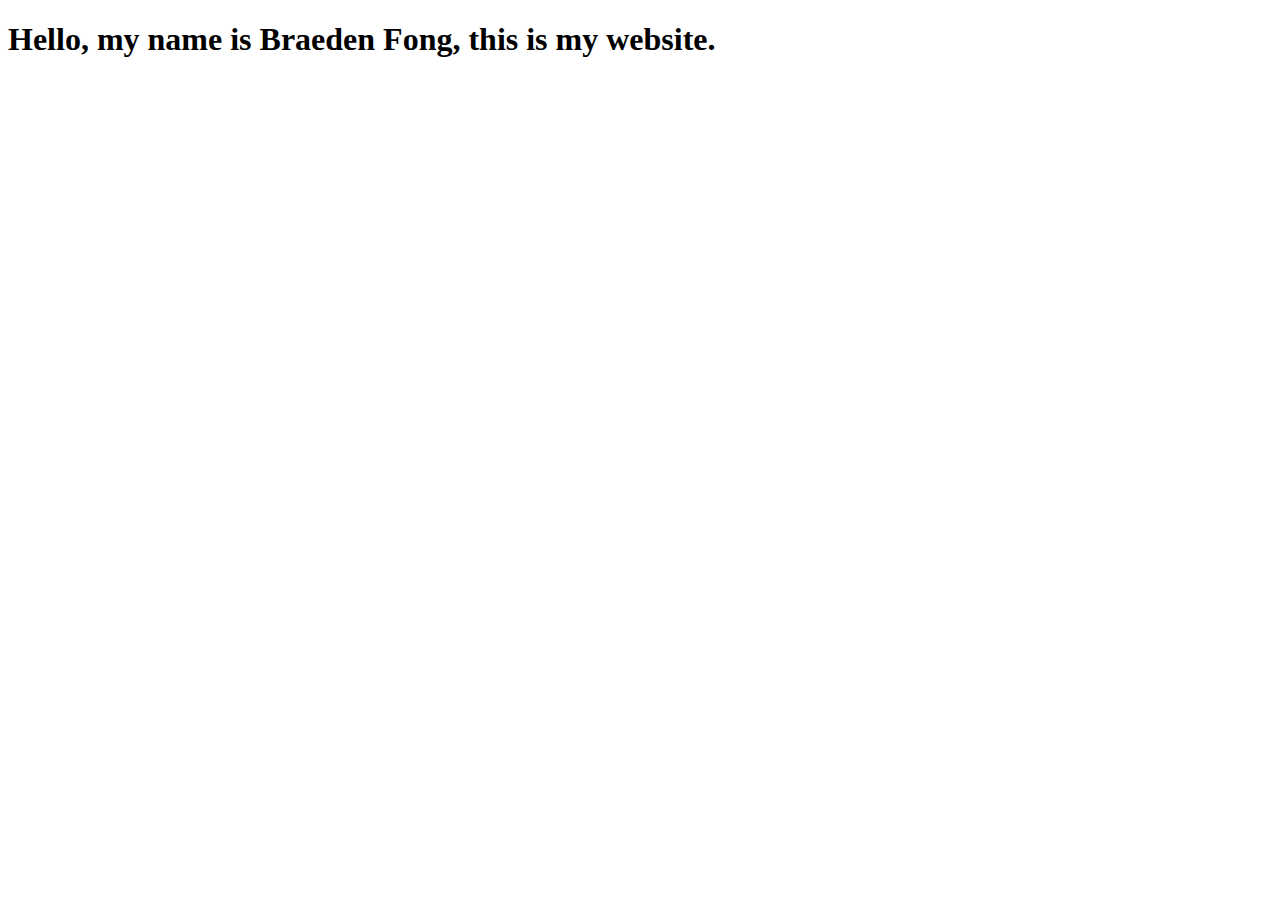
==== index.html @ d91d3cb6 "Create index.html" ====
<!DOCTYPE html>
<html lang="en">
<head>
    <meta charset="UTF-8">
    <meta name="viewport" content="width=device-width, initial-scale=1.0">
    <title>Braeden Fong's Website</title>
</head>
<body>
    <h1>Hello, my name is Braeden Fong, this is my website.</h1>
</body>
</html>
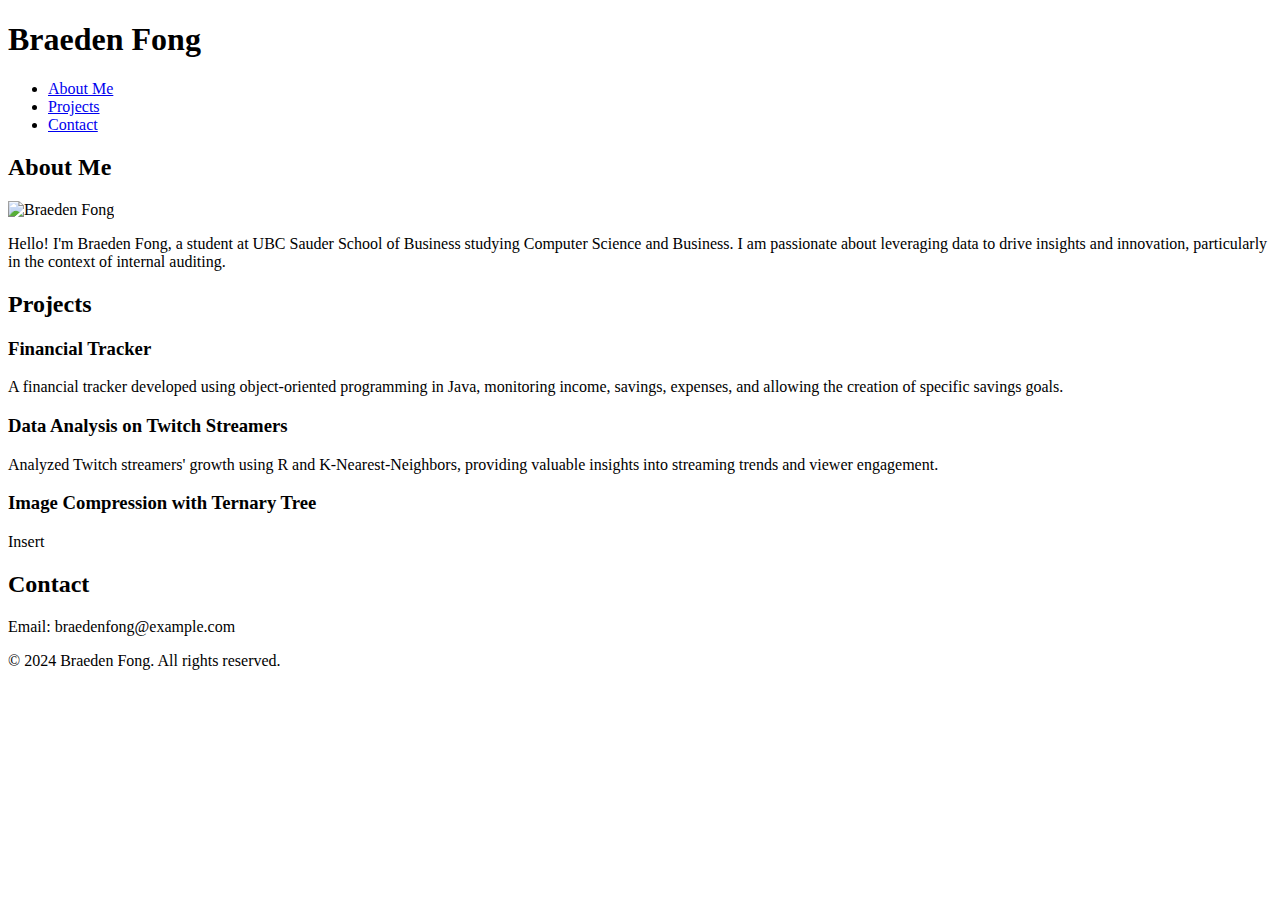
==== commit daf17906: "Update index.html" ====
--- a/index.html
+++ b/index.html
@@ -3,9 +3,52 @@
 <head>
     <meta charset="UTF-8">
     <meta name="viewport" content="width=device-width, initial-scale=1.0">
-    <title>Braeden Fong's Website</title>
+    <title>Braeden Fong - Personal Website</title>
+    <link rel="stylesheet" href="styles.css">
 </head>
 <body>
-    <h1>Hello, my name is Braeden Fong, this is my website.</h1>
+    <header>
+        <h1>Braeden Fong</h1>
+        <nav>
+            <ul>
+                <li><a href="#about">About Me</a></li>
+                <li><a href="#projects">Projects</a></li>
+                <li><a href="#contact">Contact</a></li>
+            </ul>
+        </nav>
+    </header>
+
+    <section id="about">
+        <h2>About Me</h2>
+        <img src="profile.jpg" alt="Braeden Fong" class="profile-image">
+        <p>Hello! I'm Braeden Fong, a student at UBC Sauder School of Business studying Computer Science and Business. I am passionate about leveraging data to drive insights and innovation, particularly in the context of internal auditing.</p>
+    </section>
+
+    <section id="projects">
+        <h2>Projects</h2>
+        <div class="project">
+            <h3>Financial Tracker</h3>
+            <p>A financial tracker developed using object-oriented programming in Java, monitoring income, savings, expenses, and allowing the creation of specific savings goals.</p>
+        </div>
+        <div class="project">
+            <h3>Data Analysis on Twitch Streamers</h3>
+            <p>Analyzed Twitch streamers' growth using R and K-Nearest-Neighbors, providing valuable insights into streaming trends and viewer engagement.</p>
+        </div>
+        <div class="project">
+            <h3>Image Compression with Ternary Tree</h3>
+            <p>Insert</p>
+        </div>
+    </section>
+
+    <section id="contact">
+        <h2>Contact</h2>
+        <p>Email: braedenfong@example.com</p>
+    </section>
+
+    <footer>
+        <p>&copy; 2024 Braeden Fong. All rights reserved.</p>
+    </footer>
+
+    <script src="script.js"></script>
 </body>
 </html>
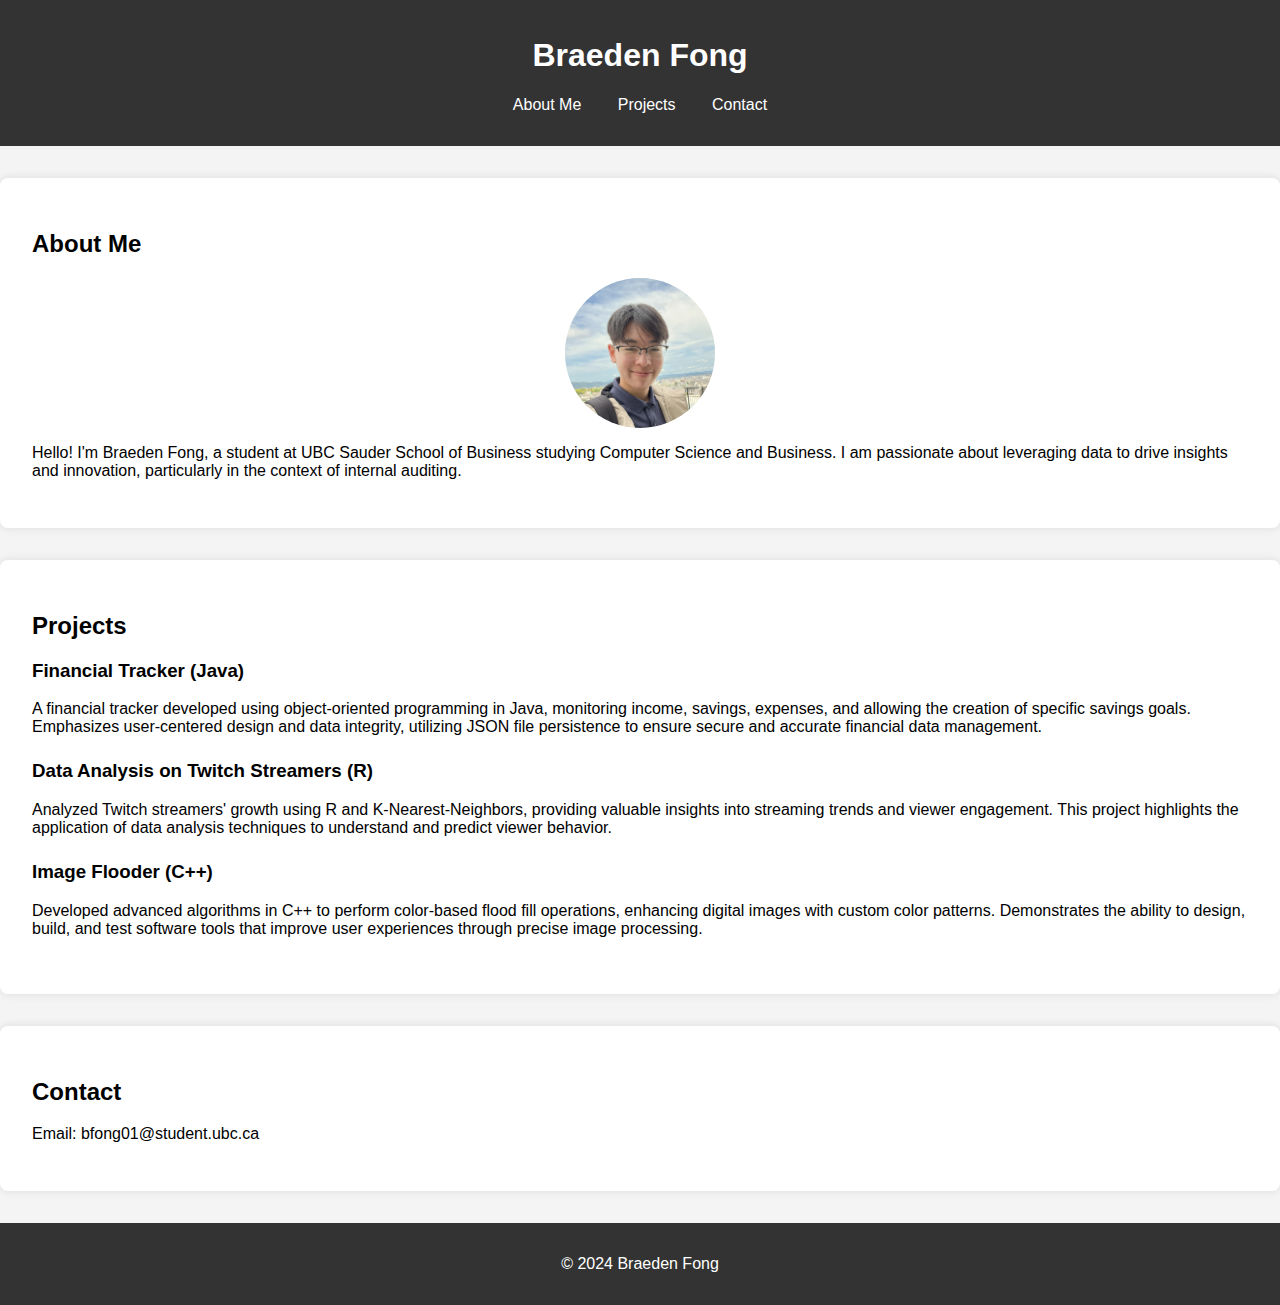
==== commit 01b13b82: "Update index.html" ====
--- a/index.html
+++ b/index.html
@@ -27,26 +27,26 @@
     <section id="projects">
         <h2>Projects</h2>
         <div class="project">
-            <h3>Financial Tracker</h3>
-            <p>A financial tracker developed using object-oriented programming in Java, monitoring income, savings, expenses, and allowing the creation of specific savings goals.</p>
+            <h3>Financial Tracker (Java)</h3>
+            <p>A financial tracker developed using object-oriented programming in Java, monitoring income, savings, expenses, and allowing the creation of specific savings goals. Emphasizes user-centered design and data integrity, utilizing JSON file persistence to ensure secure and accurate financial data management.</p>
         </div>
         <div class="project">
-            <h3>Data Analysis on Twitch Streamers</h3>
-            <p>Analyzed Twitch streamers' growth using R and K-Nearest-Neighbors, providing valuable insights into streaming trends and viewer engagement.</p>
+            <h3>Data Analysis on Twitch Streamers (R)</h3>
+            <p>Analyzed Twitch streamers' growth using R and K-Nearest-Neighbors, providing valuable insights into streaming trends and viewer engagement. This project highlights the application of data analysis techniques to understand and predict viewer behavior.</p>
         </div>
         <div class="project">
-            <h3>Image Compression with Ternary Tree</h3>
-            <p>Insert</p>
+            <h3>Image Flooder (C++)</h3>
+            <p>Developed advanced algorithms in C++ to perform color-based flood fill operations, enhancing digital images with custom color patterns. Demonstrates the ability to design, build, and test software tools that improve user experiences through precise image processing.</p>
         </div>
     </section>
 
     <section id="contact">
         <h2>Contact</h2>
-        <p>Email: braedenfong@example.com</p>
+        <p>Email: bfong01@student.ubc.ca</p>
     </section>
 
     <footer>
-        <p>&copy; 2024 Braeden Fong. All rights reserved.</p>
+        <p>&copy; 2024 Braeden Fong</p>
     </footer>
 
     <script src="script.js"></script>
--- a/styles.css
+++ b/styles.css
@@ -0,0 +1,63 @@
+body {
+    font-family: Arial, sans-serif;
+    margin: 0;
+    padding: 0;
+    background-color: #f4f4f4;
+}
+
+header {
+    background-color: #333;
+    color: #fff;
+    padding: 1rem;
+    text-align: center;
+}
+
+nav ul {
+    list-style: none;
+    padding: 0;
+}
+
+nav ul li {
+    display: inline;
+    margin: 0 1rem;
+}
+
+nav ul li a {
+    color: #fff;
+    text-decoration: none;
+}
+
+section {
+    padding: 2rem;
+    margin: 2rem 0;
+    background-color: #fff;
+    border-radius: 8px;
+    box-shadow: 0 0 10px rgba(0, 0, 0, 0.1);
+}
+
+.profile-image {
+    width: 150px; /* Set a fixed width */
+    height: 150px; /* Set a fixed height */
+    border-radius: 50%; /* Make the image circular */
+    display: block;
+    margin: 0 auto; /* Center the image */
+    object-fit: cover; /* Ensure the image covers the entire area */
+}
+
+.project {
+    margin-bottom: 1.5rem;
+}
+
+footer {
+    text-align: center;
+    padding: 1rem;
+    background-color: #333;
+    color: #fff;
+}
+
+@media (max-width: 600px) {
+    nav ul li {
+        display: block;
+        margin: 0.5rem 0;
+    }
+}
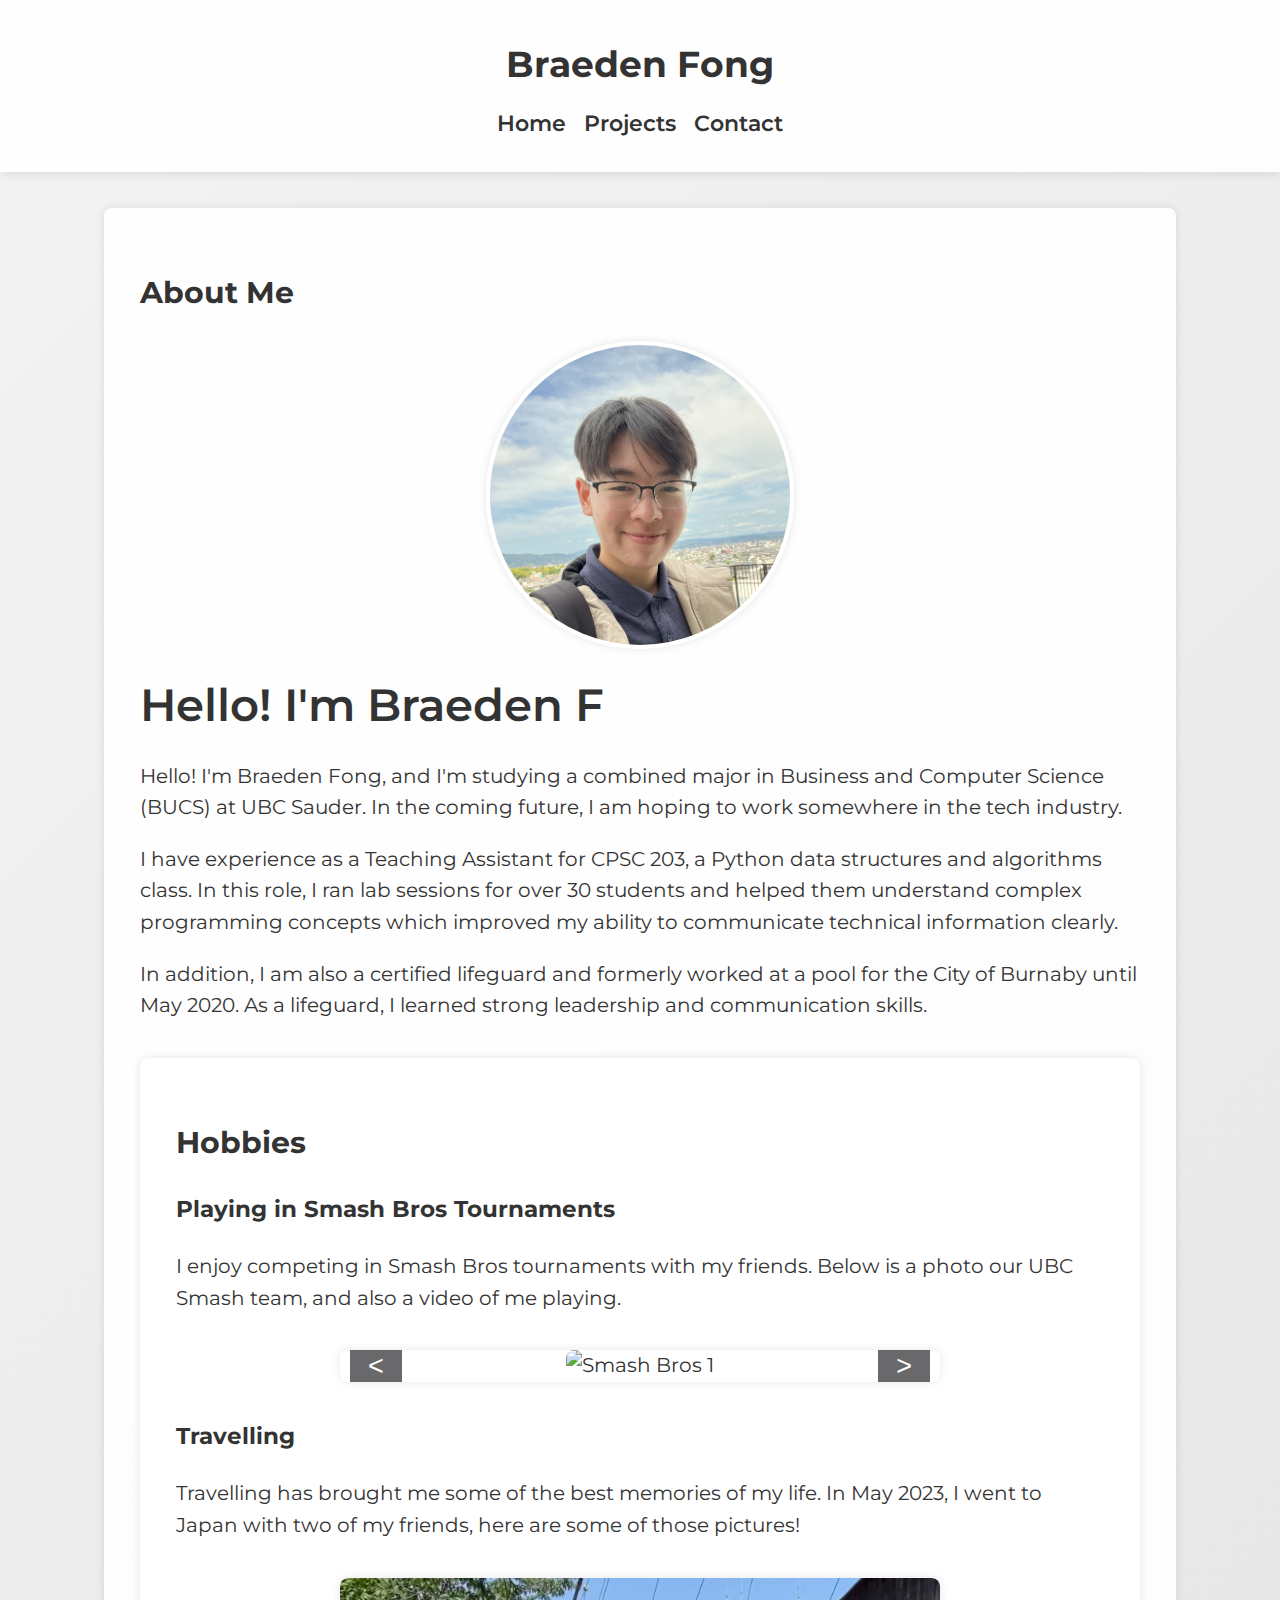
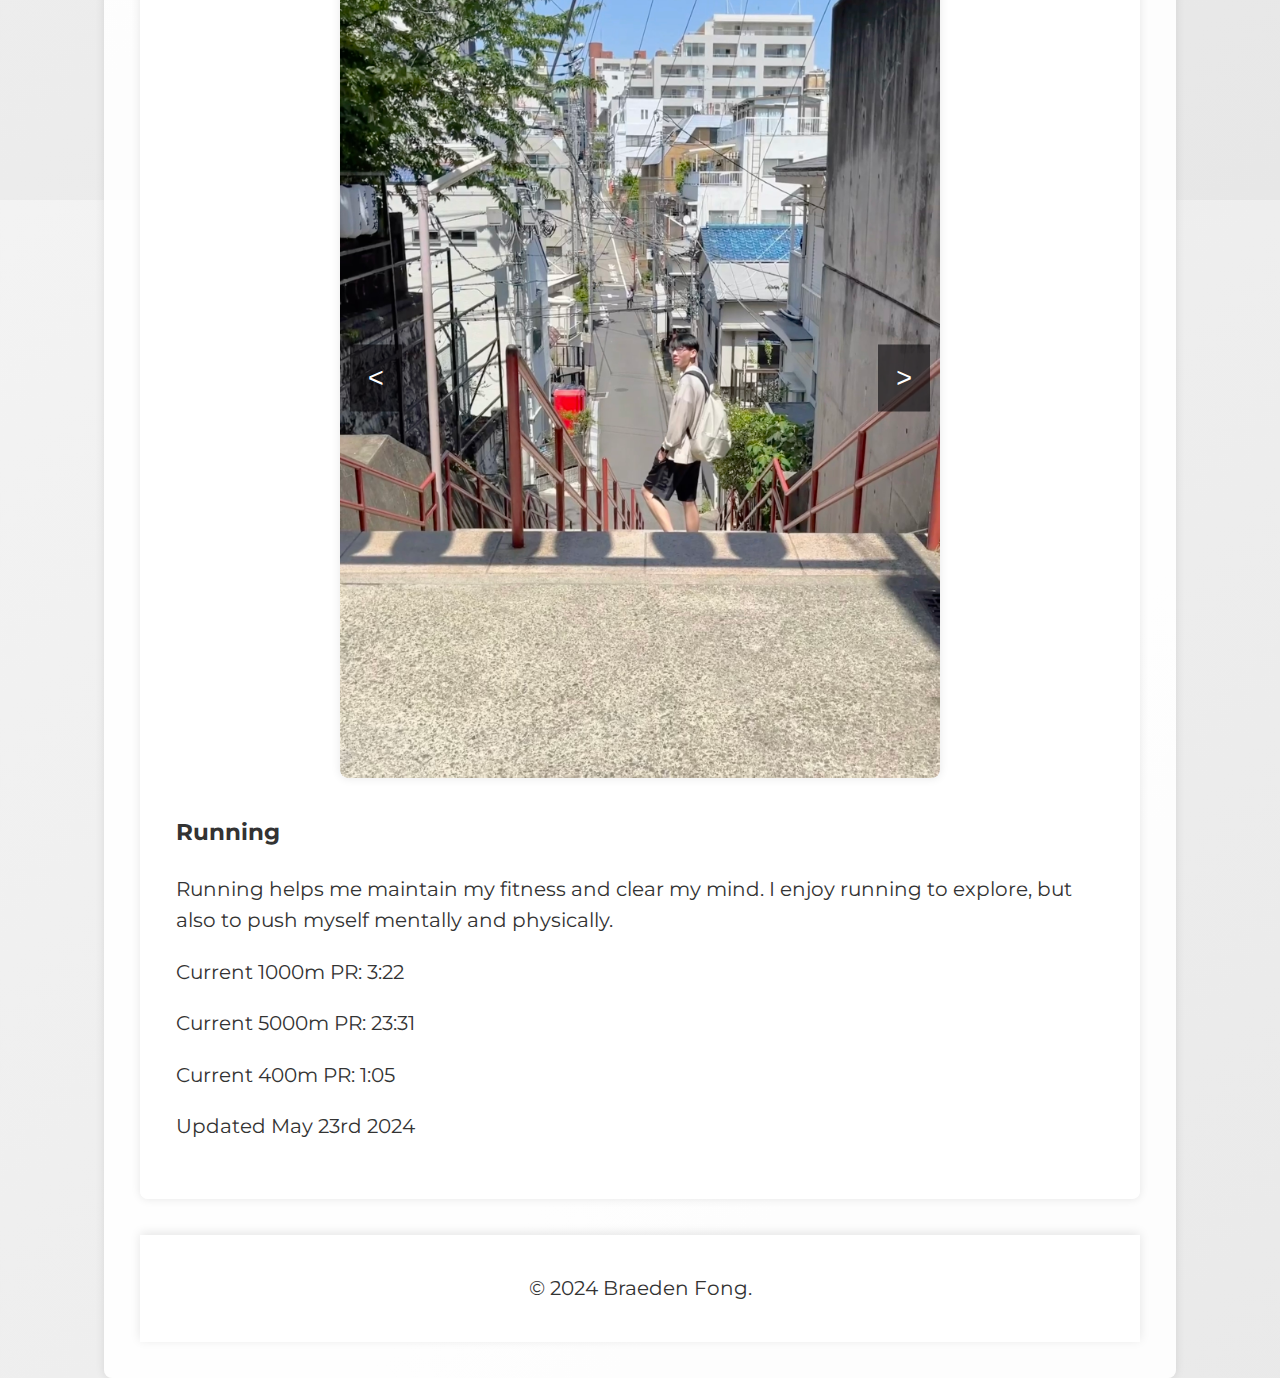
==== commit a6d71c21: "Add files via upload" ====
--- a/index.html
+++ b/index.html
@@ -1,54 +1,83 @@
-<!DOCTYPE html>
-<html lang="en">
-<head>
-    <meta charset="UTF-8">
-    <meta name="viewport" content="width=device-width, initial-scale=1.0">
-    <title>Braeden Fong - Personal Website</title>
-    <link rel="stylesheet" href="styles.css">
-</head>
-<body>
-    <header>
-        <h1>Braeden Fong</h1>
-        <nav>
-            <ul>
-                <li><a href="#about">About Me</a></li>
-                <li><a href="#projects">Projects</a></li>
-                <li><a href="#contact">Contact</a></li>
-            </ul>
-        </nav>
-    </header>
-
-    <section id="about">
-        <h2>About Me</h2>
-        <img src="profile.jpg" alt="Braeden Fong" class="profile-image">
-        <p>Hello! I'm Braeden Fong, a student at UBC Sauder School of Business studying Computer Science and Business. I am passionate about leveraging data to drive insights and innovation, particularly in the context of internal auditing.</p>
-    </section>
-
-    <section id="projects">
-        <h2>Projects</h2>
-        <div class="project">
-            <h3>Financial Tracker (Java)</h3>
-            <p>A financial tracker developed using object-oriented programming in Java, monitoring income, savings, expenses, and allowing the creation of specific savings goals. Emphasizes user-centered design and data integrity, utilizing JSON file persistence to ensure secure and accurate financial data management.</p>
-        </div>
-        <div class="project">
-            <h3>Data Analysis on Twitch Streamers (R)</h3>
-            <p>Analyzed Twitch streamers' growth using R and K-Nearest-Neighbors, providing valuable insights into streaming trends and viewer engagement. This project highlights the application of data analysis techniques to understand and predict viewer behavior.</p>
-        </div>
-        <div class="project">
-            <h3>Image Flooder (C++)</h3>
-            <p>Developed advanced algorithms in C++ to perform color-based flood fill operations, enhancing digital images with custom color patterns. Demonstrates the ability to design, build, and test software tools that improve user experiences through precise image processing.</p>
-        </div>
-    </section>
-
-    <section id="contact">
-        <h2>Contact</h2>
-        <p>Email: bfong01@student.ubc.ca</p>
-    </section>
-
-    <footer>
-        <p>&copy; 2024 Braeden Fong</p>
-    </footer>
-
-    <script src="script.js"></script>
-</body>
-</html>
+<!DOCTYPE html>
+<html lang="en">
+<head>
+    <meta charset="UTF-8">
+    <meta name="viewport" content="width=device-width, initial-scale=1.0">
+    <title>Home - Braeden Fong</title>
+    <link rel="stylesheet" href="styles.css">
+    <link rel="stylesheet" href="https://fonts.googleapis.com/css2?family=Montserrat:wght@400;600&display=swap">
+</head>
+<body>
+    <header>
+        <h1>Braeden Fong</h1>
+        <nav>
+            <ul>
+                <li><a href="index.html">Home</a></li>
+                <li><a href="projects.html">Projects</a></li>
+                <li><a href="contact.html">Contact</a></li>
+            </ul>
+        </nav>
+    </header>
+
+
+
+    <section id="about">
+        <h2>About Me</h2>
+        <img src="profile.jpg" alt="Braeden Fong" class="profile-image">
+
+	<p><span class="big-text typewriter">Hello! I'm Braeden Fong.</span></p>
+ <p>Hello! I'm Braeden Fong, and I'm studying a combined major in Business and Computer Science (BUCS) at UBC Sauder. In the coming future, I am hoping to work somewhere in the tech industry.</p>
+<p>I have experience as a Teaching Assistant for CPSC 203, a Python data structures and algorithms class. In this role, I ran lab sessions for over 30 students and helped them understand complex programming concepts which improved my ability to communicate technical information clearly. </p>
+<p>In addition, I am also a certified lifeguard and formerly worked at a pool for the City of Burnaby until May 2020. As a lifeguard, I learned strong leadership and communication skills.
+
+ </p>
+
+
+<section id="hobbies">
+    <h2>Hobbies</h2>
+
+    <div class="hobby-description">
+        <h3>Playing in Smash Bros Tournaments</h3>
+        <p>I enjoy competing in Smash Bros tournaments with my friends. Below is a photo our UBC Smash team, and also a video of me playing.</p>
+        <div class="carousel">
+            <div class="carousel-images">
+                <img src="photos/cachedImage.png" alt="Smash Bros 1" class="active">
+                <video src="photos/smashie.mp4" controls></video>
+            </div>
+            <button class="carousel-prev">&lt;</button>
+            <button class="carousel-next">&gt;</button>
+        </div>
+    </div>
+
+    <div class="hobby-description">
+        <h3>Travelling</h3>
+        <p>Travelling has brought me some of the best memories of my life. In May 2023, I went to Japan with two of my friends, here are some of those pictures!</p>
+        <div class="carousel">
+            <div class="carousel-images">
+                <img src="photos/travel.jpg" alt="Travel 1">
+                <img src="photos/travel2.png" alt="Travel 2">
+                <img src="photos/travel3.png" alt="Travel 3">
+            </div>
+            <button class="carousel-prev">&lt;</button>
+            <button class="carousel-next">&gt;</button>
+        </div>
+    </div>
+
+    <div class="hobby-description">
+        <h3>Running</h3>
+        <p>Running helps me maintain my fitness and clear my mind. I enjoy running to explore, but also to push myself mentally and physically.</p>
+        <p>Current 1000m PR: 3:22</p>
+        <p>Current 5000m PR: 23:31</p>
+        <p>Current 400m PR: 1:05</p>
+        <p>Updated May 23rd 2024</p>
+    </div>
+</section>
+
+
+    <footer>
+        <p>&copy; 2024 Braeden Fong.</p>
+    </footer>
+
+    <script src="script.js"></script>
+</body>
+</html>--- a/styles.css
+++ b/styles.css
@@ -1,63 +1,151 @@
-body {
-    font-family: Arial, sans-serif;
+html, body {
+    height: 100%;
     margin: 0;
     padding: 0;
-    background-color: #f4f4f4;
+    display: flex;
+    flex-direction: column;
+    font-family: 'Montserrat', sans-serif;
+    font-size: 18px;
+    font-weight: 400;
+    background: linear-gradient(135deg, #f3f3f3, #e2e2e2);
+    background-size: 200% 200%;
+    animation: gradientAnimation 10s ease infinite;
+    color: #333;
+}
+
+@keyframes gradientAnimation {
+    0% { background-position: 0% 50%; }
+    50% { background-position: 100% 50%; }
+    100% { background-position: 0% 50%; }
 }
 
 header {
-    background-color: #333;
-    color: #fff;
+    background-color: rgba(255, 255, 255, 0.9);
+    color: #333;
     padding: 1rem;
     text-align: center;
+    box-shadow: 0 2px 10px rgba(0, 0, 0, 0.1);
+    font-weight: 600;
 }
 
 nav ul {
     list-style: none;
     padding: 0;
+    display: flex;
+    justify-content: center;
+    gap: 1rem;
 }
 
 nav ul li {
-    display: inline;
-    margin: 0 1rem;
+    margin: 0;
 }
 
 nav ul li a {
-    color: #fff;
+    color: #333;
     text-decoration: none;
+    font-size: 1.2rem;
+    font-weight: 600;
+    transition: color 0.3s ease;
+}
+
+nav ul li a:hover {
+    color: #00aaff;
 }
 
 section {
     padding: 2rem;
-    margin: 2rem 0;
-    background-color: #fff;
+    margin: 2rem auto;
+    background-color: rgba(255, 255, 255, 0.9);
     border-radius: 8px;
     box-shadow: 0 0 10px rgba(0, 0, 0, 0.1);
+    max-width: 1000px;
+    flex: 1;
+    font-size: 1.1rem;
+    line-height: 1.6;
 }
 
 .profile-image {
-    width: 150px; /* Set a fixed width */
-    height: 150px; /* Set a fixed height */
-    border-radius: 50%; /* Make the image circular */
+    width: 300px;
+    height: 300px;
+    border-radius: 50%;
     display: block;
-    margin: 0 auto; /* Center the image */
-    object-fit: cover; /* Ensure the image covers the entire area */
-}
-
-.project {
-    margin-bottom: 1.5rem;
+    margin: 0 auto;
+    object-fit: cover;
+    border: 4px solid #fff;
+    box-shadow: 0 0 10px rgba(0, 0, 0, 0.1);
+    image-rendering: auto; /* Ensure smooth rendering */
 }
 
 footer {
     text-align: center;
     padding: 1rem;
-    background-color: #333;
-    color: #fff;
+    background-color: rgba(255, 255, 255, 0.9);
+    color: #333;
+    box-shadow: 0 -2px 10px rgba(0, 0, 0, 0.1);
+    flex-shrink: 0;
 }
 
 @media (max-width: 600px) {
-    nav ul li {
-        display: block;
-        margin: 0.5rem 0;
+    nav ul {
+        flex-direction: column;
+        gap: 0.5rem;
     }
 }
+
+.carousel {
+    position: relative;
+    width: 100%;
+    max-width: 600px;
+    margin: 2rem auto;
+    overflow: hidden;
+    border-radius: 8px;
+    box-shadow: 0 0 10px rgba(0, 0, 0, 0.1);
+}
+
+.carousel-images {
+    display: flex;
+    justify-content: center;
+    align-items: center;
+}
+
+.carousel-images img, .carousel-images video {
+    display: none;
+    max-width: 100%;
+    border-radius: 8px;
+    object-fit: contain;
+    margin: 0 auto;
+}
+
+.carousel-images img.active, .carousel-images video.active {
+    display: block;
+}
+
+.carousel button {
+    position: absolute;
+    top: 50%;
+    transform: translateY(-50%);
+    background-color: rgba(5, 3, 6, 0.6); /* Increased opacity */
+    border: none;
+    color: #fff; /* Changed to white for better contrast */
+    padding: 1rem;
+    cursor: pointer;
+    font-size: 1.5rem;
+}
+
+.carousel-prev {
+    left: 10px;
+}
+
+.carousel-next {
+    right: 10px;
+}
+
+.carousel button:hover {
+    background-color: rgba(102, 14, 161, 0.8); /* Darker on hover */
+}
+
+.big-text {
+    font-size: 2.5rem;
+    font-weight: 600;
+    color: #333;
+}
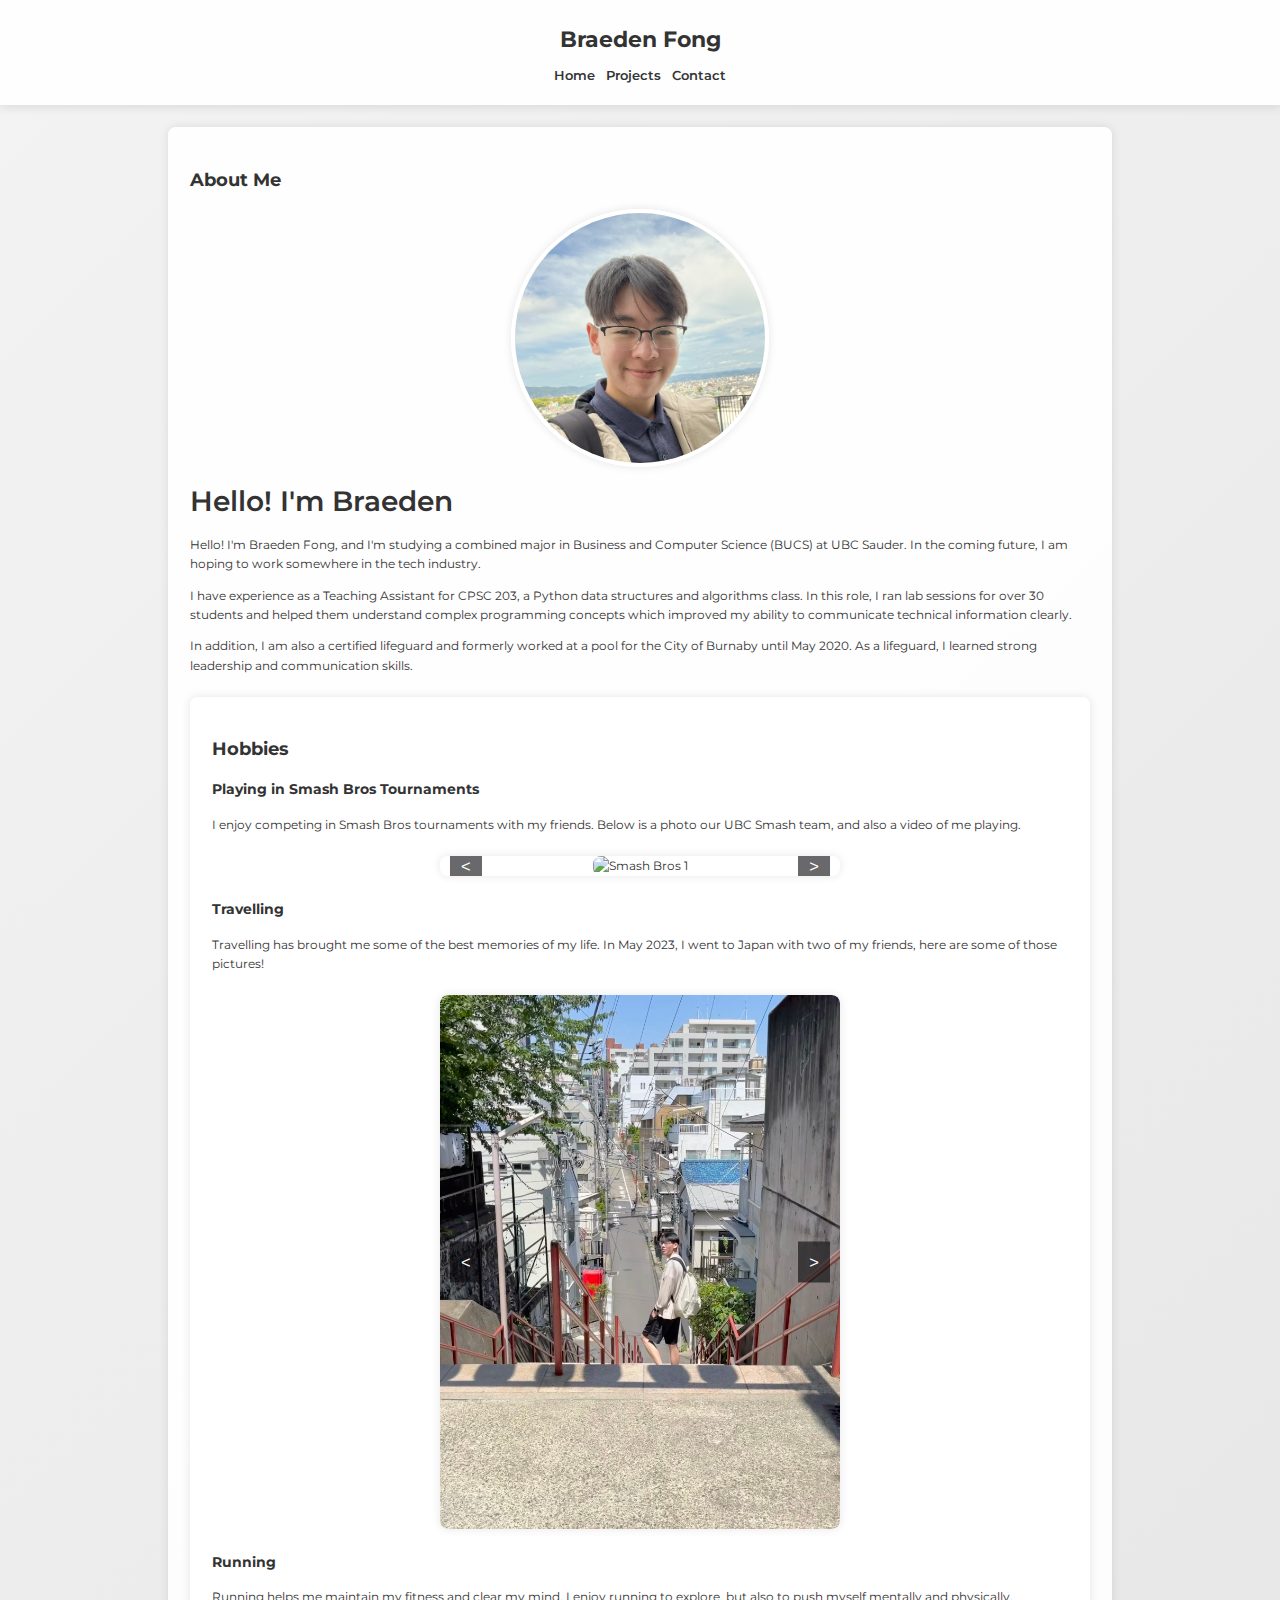
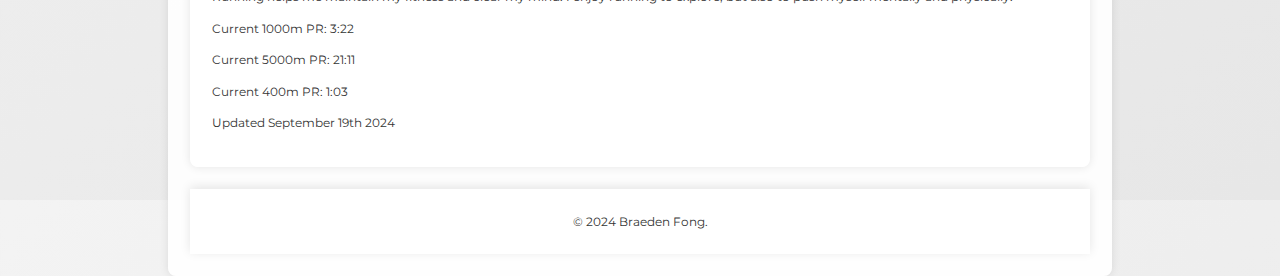
==== commit 287905ef: "Update index.html" ====
--- a/index.html
+++ b/index.html
@@ -41,7 +41,7 @@
         <p>I enjoy competing in Smash Bros tournaments with my friends. Below is a photo our UBC Smash team, and also a video of me playing.</p>
         <div class="carousel">
             <div class="carousel-images">
-                <img src="photos/cachedImage.png" alt="Smash Bros 1" class="active">
+                <img src="photos/cachedImage.PNG" alt="Smash Bros 1" class="active">
                 <video src="photos/smashie.mp4" controls></video>
             </div>
             <button class="carousel-prev">&lt;</button>
@@ -67,9 +67,9 @@
         <h3>Running</h3>
         <p>Running helps me maintain my fitness and clear my mind. I enjoy running to explore, but also to push myself mentally and physically.</p>
         <p>Current 1000m PR: 3:22</p>
-        <p>Current 5000m PR: 23:31</p>
-        <p>Current 400m PR: 1:05</p>
-        <p>Updated May 23rd 2024</p>
+        <p>Current 5000m PR: 21:11</p>
+        <p>Current 400m PR: 1:03</p>
+        <p>Updated September 19th 2024</p>
     </div>
 </section>
 
@@ -80,4 +80,4 @@
 
     <script src="script.js"></script>
 </body>
-</html>+</html>
--- a/styles.css
+++ b/styles.css
@@ -5,7 +5,7 @@
     display: flex;
     flex-direction: column;
     font-family: 'Montserrat', sans-serif;
-    font-size: 18px;
+    font-size: 11px;
     font-weight: 400;
     background: linear-gradient(135deg, #f3f3f3, #e2e2e2);
     background-size: 200% 200%;
@@ -58,15 +58,15 @@
     background-color: rgba(255, 255, 255, 0.9);
     border-radius: 8px;
     box-shadow: 0 0 10px rgba(0, 0, 0, 0.1);
-    max-width: 1000px;
+    max-width: 900px;
     flex: 1;
     font-size: 1.1rem;
     line-height: 1.6;
 }
 
 .profile-image {
-    width: 300px;
-    height: 300px;
+    width: 250px;
+    height: 250px;
     border-radius: 50%;
     display: block;
     margin: 0 auto;
@@ -95,7 +95,7 @@
 .carousel {
     position: relative;
     width: 100%;
-    max-width: 600px;
+    max-width: 400px;
     margin: 2rem auto;
     overflow: hidden;
     border-radius: 8px;
